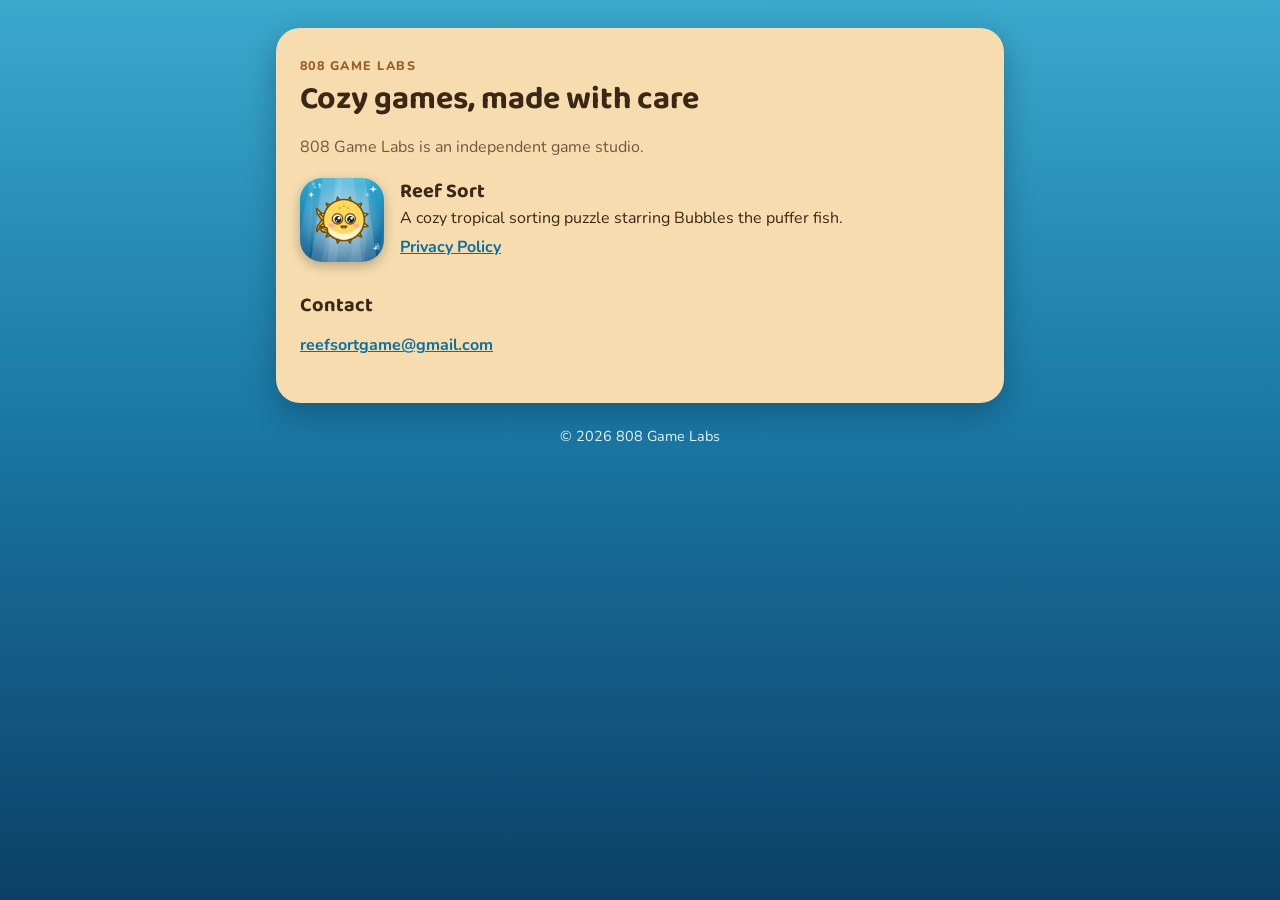
==== index.html @ 11c79bbb "Studio page and Reef Sort privacy policy Co-Authored-By: Claude Opus 5.5 <noreply@anthropic.com> Cla" ====
<!doctype html>
<html lang="en">
<head>
<meta charset="utf-8">
<meta name="viewport" content="width=device-width,initial-scale=1">
<title>808 Game Labs</title>
<link rel="preconnect" href="https://fonts.googleapis.com"><link href="https://fonts.googleapis.com/css2?family=Baloo+2:wght@800&family=Nunito:wght@600;700;800&display=swap" rel="stylesheet">
<link rel="stylesheet" href="style.css">
</head>
<body>
<main>
  <div class="card">
    <p class="eyebrow">808 Game Labs</p>
    <h1>Cozy games, made with care</h1>
    <p class="muted">808 Game Labs is an independent game studio.</p>
    <div class="app">
      <img src="reef-sort/icon.png" alt="Reef Sort app icon">
      <div>
        <h2 style="margin:0">Reef Sort</h2>
        <p style="margin:.2em 0">A cozy tropical sorting puzzle starring Bubbles the puffer fish.</p>
        <p style="margin:0"><a href="reef-sort/privacy/">Privacy Policy</a></p>
      </div>
    </div>
    <h2>Contact</h2>
    <p><a href="mailto:reefsortgame@gmail.com">reefsortgame@gmail.com</a></p>
  </div>
  <footer>© 2026 808 Game Labs</footer>
</main>
</body>
</html>
---- style.css ----
:root{--sea1:#3aa9cc;--sea2:#1b7aa6;--sea3:#0c3f66;--sand:#f6dcae;--ink:#3b2716;--muted:rgba(59,39,22,.72)}
*{box-sizing:border-box}
html,body{margin:0}
body{font-family:"Nunito",system-ui,-apple-system,"Segoe UI",Roboto,sans-serif;color:var(--ink);background:linear-gradient(180deg,var(--sea1),var(--sea2) 45%,var(--sea3));min-height:100vh;line-height:1.6}
main{max-width:760px;margin:0 auto;padding:28px 16px 48px}
.card{background:var(--sand);border-radius:24px;padding:28px 24px;box-shadow:0 10px 30px rgba(0,20,40,.3)}
h1,h2{font-family:"Baloo 2","Nunito",system-ui,sans-serif;line-height:1.15;margin:0 0 .4em}
h1{font-size:2rem}
h2{font-size:1.25rem;margin-top:1.6em}
p,li{font-size:1rem}
a{color:#0b6fa0;font-weight:700}
.muted{color:var(--muted)}
.app{display:flex;gap:16px;align-items:center;margin-top:18px}
.app img{width:84px;height:84px;border-radius:22px;box-shadow:0 4px 12px rgba(0,0,0,.25)}
.eyebrow{font-weight:800;letter-spacing:.12em;text-transform:uppercase;font-size:.78rem;color:#9a5b26;margin:0 0 6px}
footer{text-align:center;color:#e3f4fb;font-size:.9rem;margin-top:22px}
footer a{color:#fff}
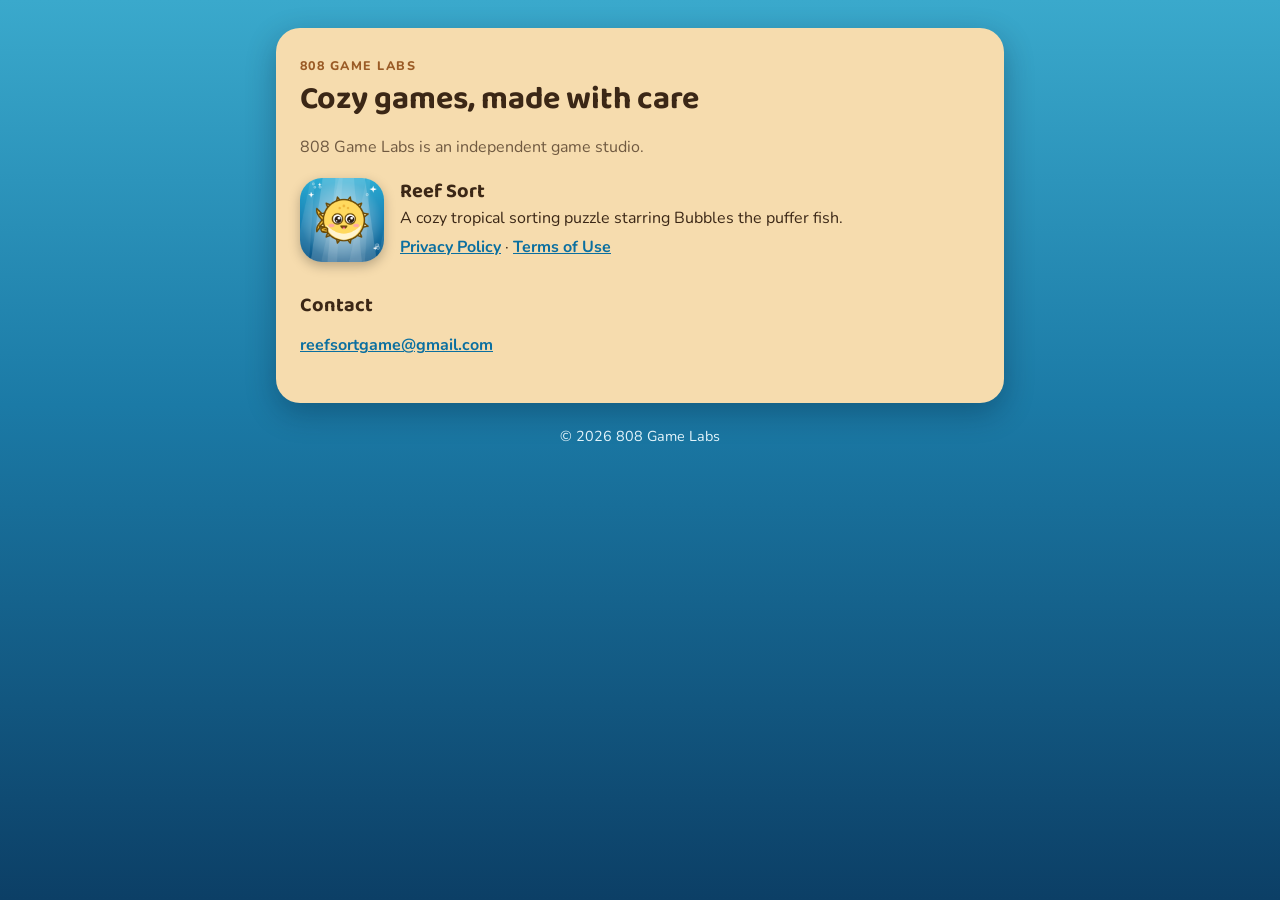
==== commit 19e1880a: "Reef Sort terms of use Co-Authored-By: Claude Opus 5.5 <noreply@anthropic.com> Claude-Session: https" ====
--- a/index.html
+++ b/index.html
@@ -18,7 +18,7 @@
       <div>
         <h2 style="margin:0">Reef Sort</h2>
         <p style="margin:.2em 0">A cozy tropical sorting puzzle starring Bubbles the puffer fish.</p>
-        <p style="margin:0"><a href="reef-sort/privacy/">Privacy Policy</a></p>
+        <p style="margin:0"><a href="reef-sort/privacy/">Privacy Policy</a> · <a href="reef-sort/terms/">Terms of Use</a></p>
       </div>
     </div>
     <h2>Contact</h2>
